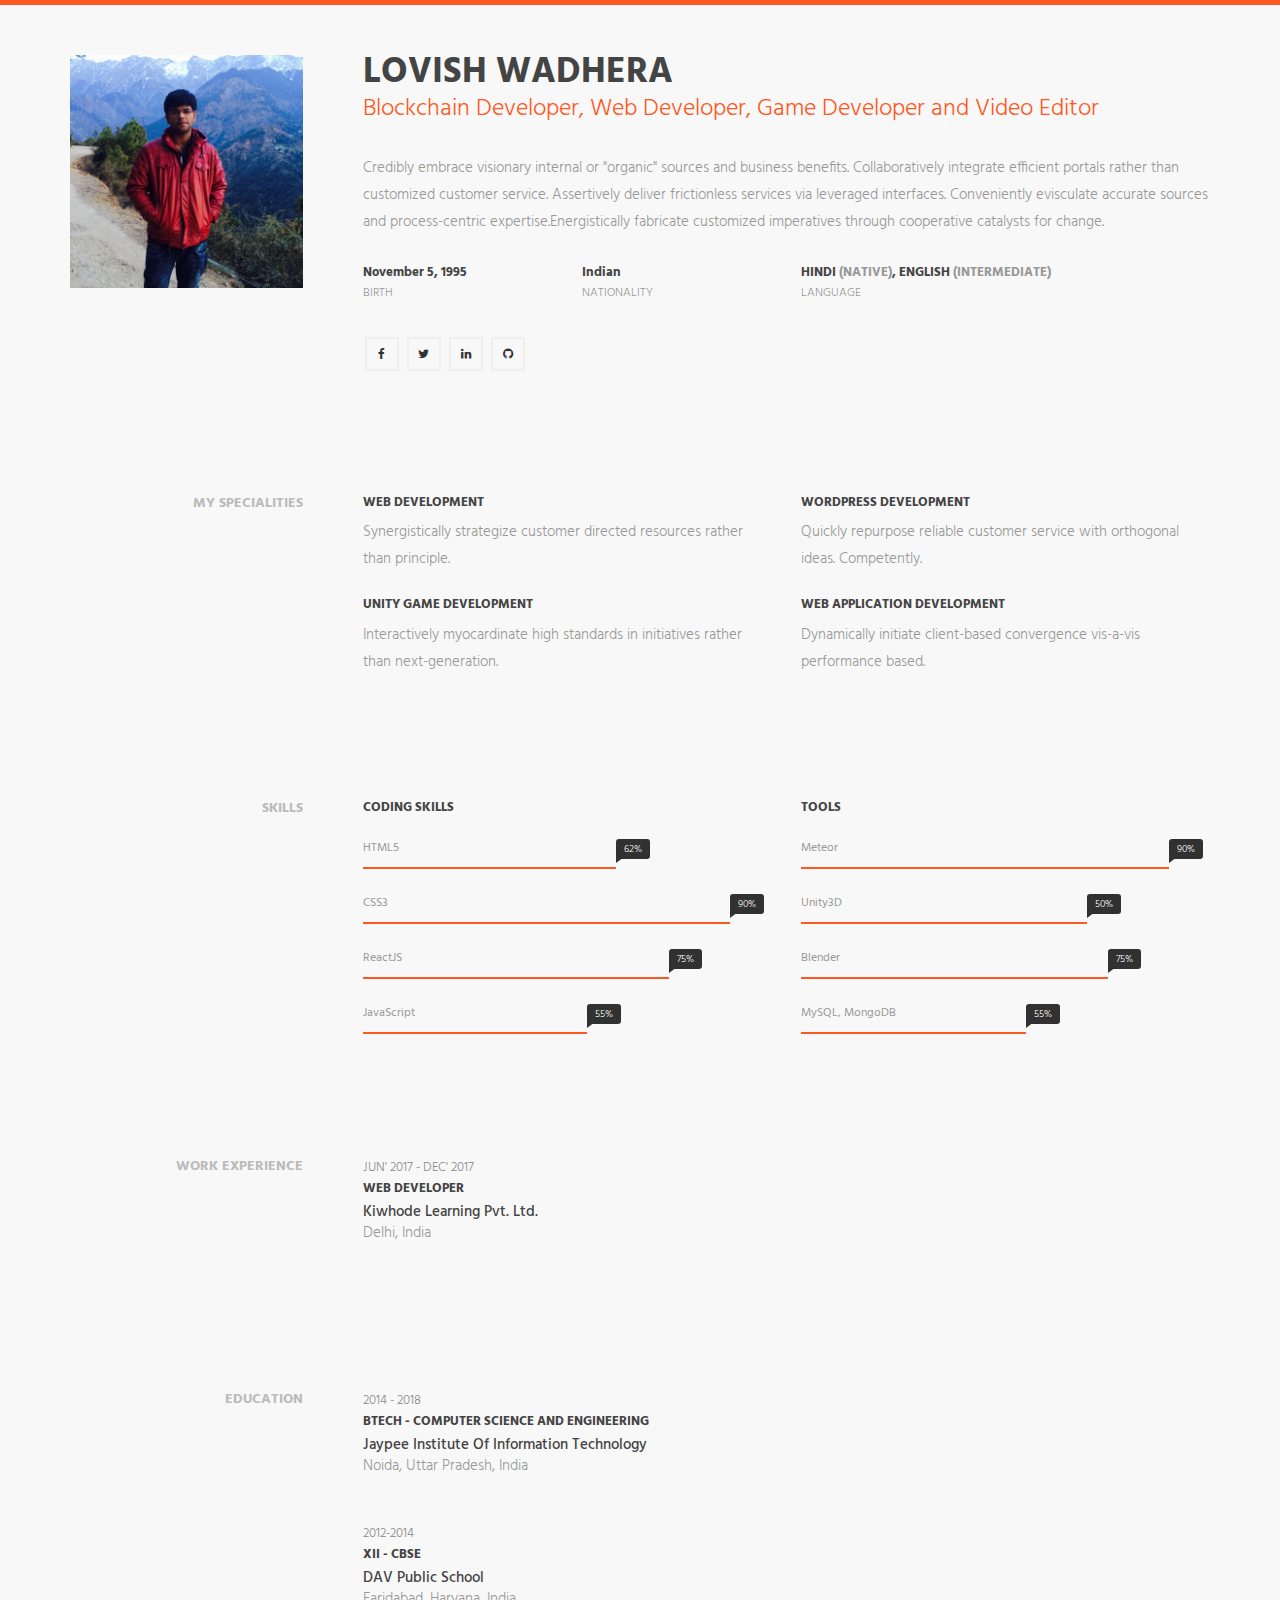
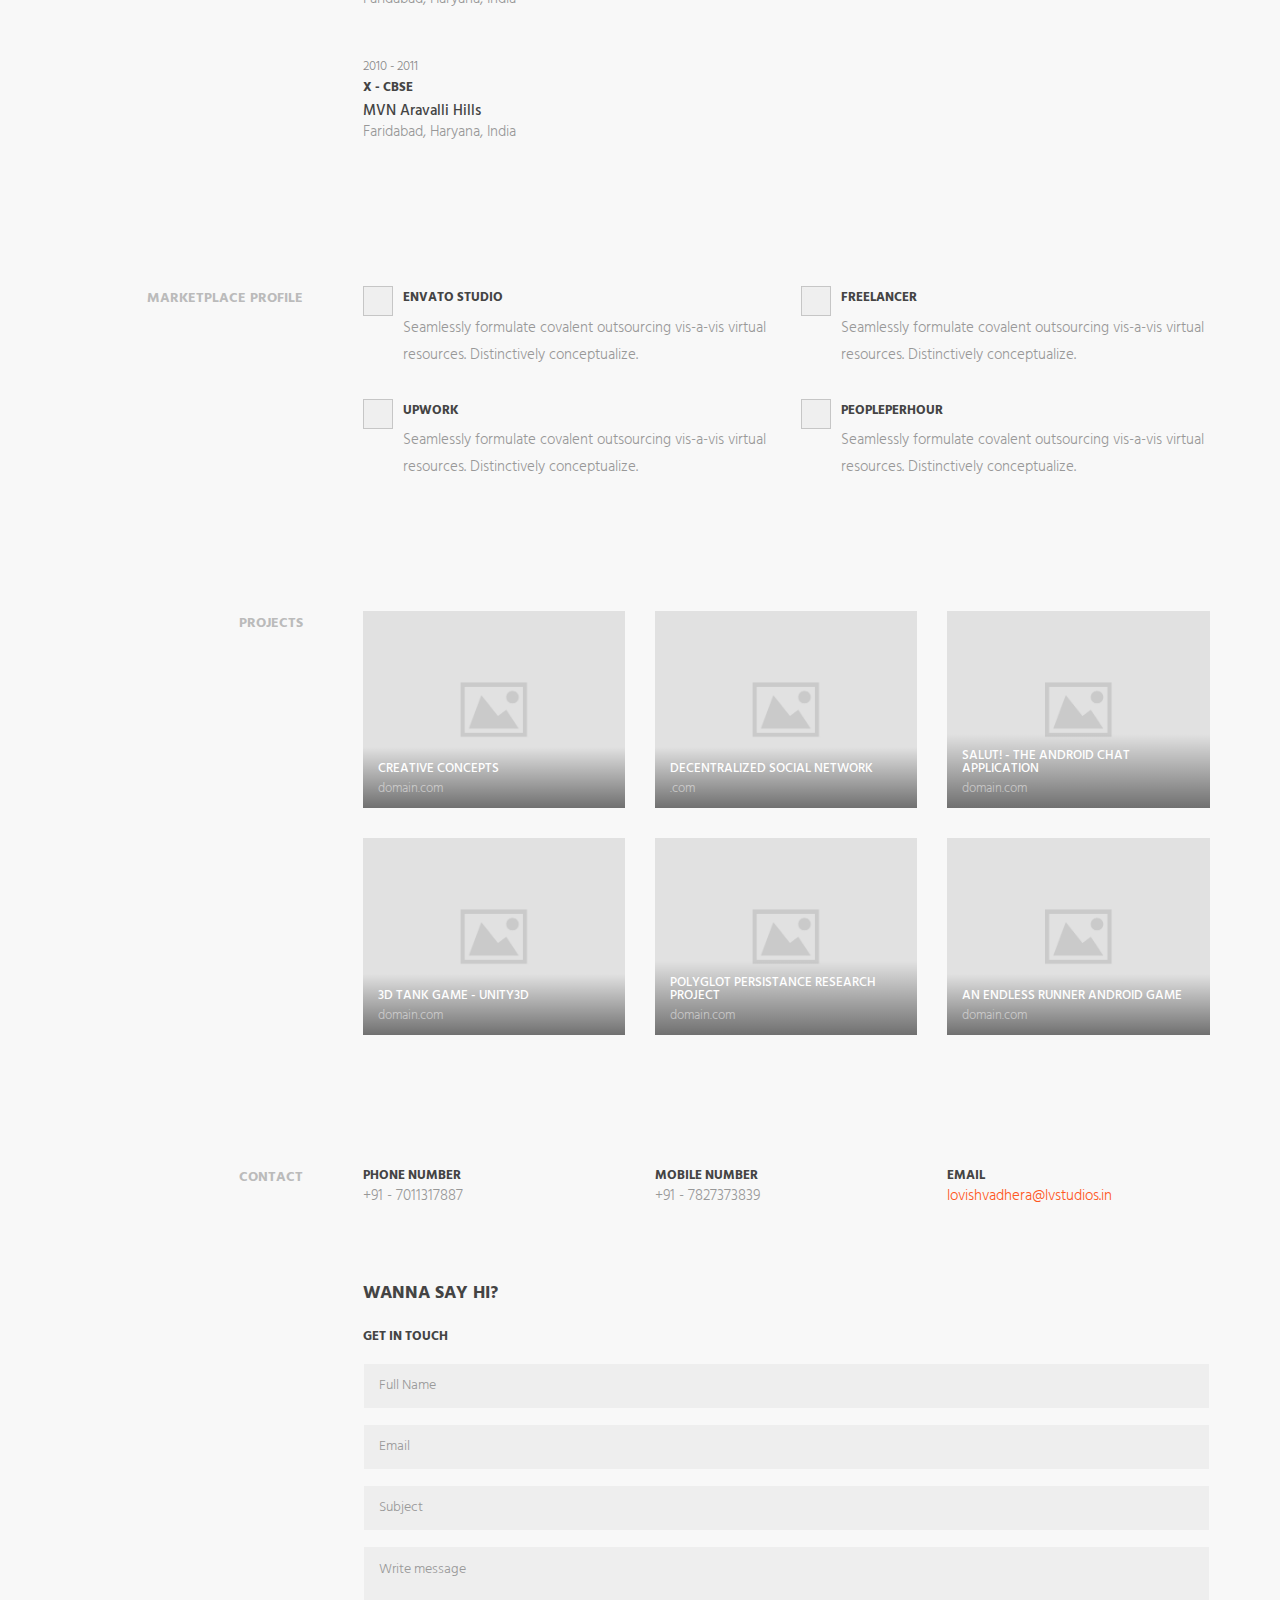
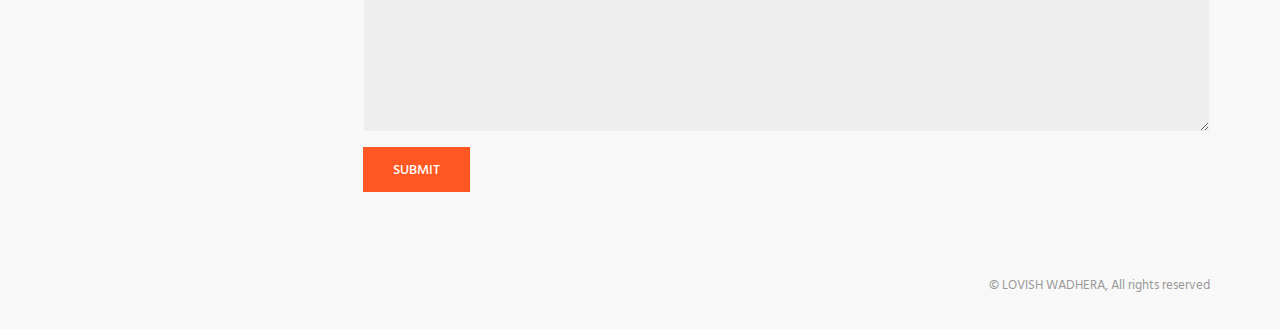
==== index.html @ dcd2bda4 "added files" ====
<!DOCTYPE html>
<html>
<head>
    <meta charset="utf-8">
    <meta http-equiv="X-UA-Compatible" content="IE=edge">
    <meta name="viewport" content="width=device-width, initial-scale=1">
    <!-- The above 3 meta tags *must* come first in the head; any other head content must come *after* these tags -->
    <title>Lovish Wadhera</title>

    <!-- favicon -->
    <link href="favicon.png" rel=icon>

    <!-- web-fonts -->
    <link href="https://fonts.googleapis.com/css?family=Hind:300,400,500,600,700" rel="stylesheet">

    <!-- font-awesome -->
    <link href="css/font-awesome.min.css" rel="stylesheet">

    <!-- Bootstrap -->
    <link href="css/bootstrap.min.css" rel="stylesheet">

    <!-- owl carousal -->
    <link href="css/owl.carousel.css" rel="stylesheet">

    <!-- Style CSS -->
    <link href="css/style.css" rel="stylesheet">

    <!-- HTML5 shim and Respond.js for IE8 support of HTML5 elements and media queries -->
    <!-- WARNING: Respond.js doesn't work if you view the page via file:// -->
    <!--[if lt IE 9]>
    <script src="https://oss.maxcdn.com/html5shiv/3.7.2/html5shiv.min.js"></script>
    <script src="https://oss.maxcdn.com/respond/1.4.2/respond.min.js"></script>
    <![endif]-->
</head>
<body>
<div id="main-wrapper">
<!-- Page Preloader -->
<div id="preloader">
    <div id="status">
        <div class="status-mes"></div>
    </div>
</div>

<header class="header">
    <div class="container">
        <div class="row">
            <div class="col-md-3">
                <div class="profile-img">
                    <img src="img/img-profile.jpg" class="img-responsive" alt=""/>
                </div>
                <!-- Profile Image -->
            </div>
            <div class="col-md-9">
                <div class="name-wrapper">
                    <h1 class="name">LOVISH WADHERA</h1>
                    <span>Blockchain Developer, Web Developer, Game Developer and Video Editor</span>
                </div>
                <p>
                    Credibly embrace visionary internal or "organic" sources and business benefits. Collaboratively
                    integrate efficient portals rather than customized customer service. Assertively deliver
                    frictionless services via leveraged interfaces. Conveniently evisculate accurate sources and
                    process-centric expertise.Energistically fabricate customized imperatives through cooperative
                    catalysts for change.
                </p>


                <div class="row">
                    <div class="col-md-3">
                        <div class="personal-details">
                            <strong>November 5, 1995</strong>
                            <small>BIRTH</small>
                        </div>
                    </div>
                    <div class="col-md-3">
                        <div class="personal-details">
                            <strong>Indian</strong>
                            <small>NATIONALITY</small>
                        </div>
                    </div>
                    <div class="col-md-6">
                        <div class="personal-details">
                            <strong>HINDI <span>(NATIVE)</span>, ENGLISH <span>(INTERMEDIATE)</span></strong>
                            <small>LANGUAGE</small>
                        </div>
                    </div>
                </div>

                <ul class="social-icon">
                    <li><a href="#"><i class="fa fa-facebook" aria-hidden="true"></i></a></li>
                    <li><a href="#"><i class="fa fa-twitter" aria-hidden="true"></i></a></li>
                    <li><a href="#"><i class="fa fa-linkedin" aria-hidden="true"></i></a></li>
                    <li><a href="https://www.github.com/lovishvadh"><i class="fa fa-github" aria-hidden="true"></i></a></li>
                </ul>
            </div>
        </div>
    </div>
</header>
<!-- .header-->
<!--
<section class="section-wrapper">
    <div class="container">
        <div class="row">
            <div class="col-md-3">
                <div class="section-title">
                    <h2>My Activity</h2>
                </div>
            </div>
            <div class="col-md-9">
                <div class="row">
                    <div class="col-sm-3">
                        <div class="item-stats">
                            <div class="item-stats-value">100%</div>
                            <div class="item-stats-name">Jobs Success</div>
                        </div>
                    </div>
                    <div class="col-sm-3">
                        <div class="item-stats">
                            <div class="item-stats-value">96%</div>
                            <div class="item-stats-name">On Budget</div>
                        </div>
                    </div>
                    <div class="col-sm-3">
                        <div class="item-stats">
                            <div class="item-stats-value">99%</div>
                            <div class="item-stats-name">On Time</div>
                        </div>
                    </div>
                    <div class="col-sm-3">
                        <div class="item-stats">
                            <div class="item-stats-value">89%</div>
                            <div class="item-stats-name">Repeat Hire Rate</div>
                        </div>
                    </div>
                </div>
            </div>
        </div>
    </div>
</section> -->
<!-- .activity-wrapper -->
<!--
<section class="work-history-wrapper section-wrapper">
    <div class="container">
        <div class="row">
            <div class="col-md-3">
                <div class="section-title">
                    <h2>Work History</h2>
                </div>
            </div>
            <div class="col-md-9">
                <div class="row">
                    <div class="col-sm-3">
                        <div class="item-stats">
                            <div class="item-stats-value">15096</div>
                            <div class="item-stats-name">hours worked</div>
                        </div>
                    </div>
                    <div class="col-sm-3">
                        <div class="item-stats">
                            <div class="item-stats-value">687</div>
                            <div class="item-stats-name">Work Done</div>
                        </div>
                    </div>
                    <div class="col-sm-3">
                        <div class="item-stats">
                            <div class="item-stats-value">30</div>
                            <div class="item-stats-name">Hours weekly Available</div>
                        </div>
                    </div>
                    <div class="col-sm-3">
                        <div class="item-stats">
                            <div class="item-stats-value">24</div>
                            <div class="item-stats-name">Hour Response Time</div>
                        </div>
                    </div>
                </div>
            </div>
        </div>
    </div>
</section>
<!-- .work-history-wrapper -->
<section class="expertise-wrapper section-wrapper">
    <div class="container">
        <div class="row">
            <div class="col-md-3">
                <div class="section-title">
                    <h2>My Specialities</h2>
                </div>
            </div>

            <div class="col-md-9">
                <div class="row">
                    <div class="col-md-6">
                        <div class="expertise-item">
                            <h3>Web Development</h3>

                            <p>
                                Synergistically strategize customer directed resources rather than principle.
                            </p>
                        </div>
                    </div>
                    <div class="col-md-6">
                        <div class="expertise-item">
                            <h3>Wordpress Development </h3>

                            <p>
                                Quickly repurpose reliable customer service with orthogonal ideas. Competently.
                            </p>
                        </div>
                    </div>
                </div>
                <div class="row">
                    <div class="col-md-6">
                        <div class="expertise-item">
                            <h3>Unity Game Development</h3>

                            <p>
                                Interactively myocardinate high standards in initiatives rather than next-generation.
                            </p>
                        </div>
                    </div>

                    <div class="col-md-6">
                        <div class="expertise-item">
                            <h3>Web Application Development</h3>

                            <p>
                                Dynamically initiate client-based convergence vis-a-vis performance based. </p>
                        </div>
                    </div>

                </div>
            </div>
        </div>
        <!-- .row -->


    </div>
</section>
<!-- .expertise-wrapper -->

<section class="section-wrapper skills-wrapper">
    <div class="container">
        <div class="row">
            <div class="col-md-3">
                <div class="section-title">
                    <h2>Skills</h2>
                </div>
            </div>

            <div class="col-md-9">
                <div class="row">
                    <div class="col-md-6">
                        <div class="progress-wrapper">

                            <h3>CODING SKILLS</h3>

                            <div class="progress-item">
                                <span class="progress-title">HTML5</span>

                                <div class="progress">
                                    <div class="progress-bar" role="progressbar" aria-valuenow="62" aria-valuemin="0"
                                         aria-valuemax="100" style="width: 62%"><span
                                            class="progress-percent"> 62%</span>
                                    </div>
                                </div>
                                <!-- .progress -->
                            </div>
                            <!-- .skill-progress -->

                            <div class="progress-item">
                                <span class="progress-title">CSS3</span>

                                <div class="progress">
                                    <div class="progress-bar" role="progressbar" aria-valuenow="90" aria-valuemin="0"
                                         aria-valuemax="100" style="width: 90%"><span
                                            class="progress-percent"> 90%</span>
                                    </div>
                                </div>
                                <!-- /.progress -->
                            </div>
                            <!-- /.skill-progress -->

                            <div class="progress-item">
                                <span class="progress-title">ReactJS</span>

                                <div class="progress">
                                    <div class="progress-bar" role="progressbar" aria-valuenow="75" aria-valuemin="0"
                                         aria-valuemax="100" style="width: 75%;"><span
                                            class="progress-percent"> 75%</span>
                                    </div>
                                </div>
                                <!-- /.progress -->
                            </div>
                            <!-- /.skill-progress -->

                            <div class="progress-item">
                                <span class="progress-title">JavaScript</span>

                                <div class="progress">
                                    <div class="progress-bar" role="progressbar" aria-valuenow="55" aria-valuemin="0"
                                         aria-valuemax="100" style="width: 55%;"><span
                                            class="progress-percent"> 55%</span>
                                    </div>
                                </div>
                                <!-- /.progress -->
                            </div>
                            <!-- /.skill-progress -->


                        </div>
                        <!-- /.progress-wrapper -->
                    </div>
                    <div class="col-md-6">
                        <div class="progress-wrapper">
                            <h3>TOOLS</h3>

                            <div class="progress-item">
                                <span class="progress-title">Meteor</span>

                                <div class="progress">
                                    <div class="progress-bar" role="progressbar" aria-valuenow="62" aria-valuemin="0"
                                         aria-valuemax="100" style="width: 90%"><span
                                            class="progress-percent"> 90%</span>
                                    </div>
                                </div>
                                <!-- .progress -->
                            </div>
                            <!-- .skill-progress -->

                            <div class="progress-item">
                                <span class="progress-title">Unity3D</span>

                                <div class="progress">
                                    <div class="progress-bar" role="progressbar" aria-valuenow="90" aria-valuemin="0"
                                         aria-valuemax="100" style="width: 70%"><span
                                            class="progress-percent"> 50%</span>
                                    </div>
                                </div>
                                <!-- /.progress -->
                            </div>
                            <!-- /.skill-progress -->

                            <div class="progress-item">
                                <span class="progress-title">Blender</span>

                                <div class="progress">
                                    <div class="progress-bar" role="progressbar" aria-valuenow="75" aria-valuemin="0"
                                         aria-valuemax="100" style="width: 75%;"><span
                                            class="progress-percent"> 75%</span>
                                    </div>
                                </div>
                                <!-- /.progress -->
                            </div>
                            <!-- /.skill-progress -->

                            <div class="progress-item">
                                <span class="progress-title">MySQL, MongoDB</span>

                                <div class="progress">
                                    <div class="progress-bar" role="progressbar" aria-valuenow="55" aria-valuemin="0"
                                         aria-valuemax="100" style="width: 55%;"><span
                                            class="progress-percent"> 55%</span>
                                    </div>
                                </div>
                                <!-- /.progress -->
                            </div>
                            <!-- /.skill-progress -->

                        </div>
                        <!-- /.progress-wrapper -->
                    </div>
                </div>
                <!--.row -->
            </div>
        </div>

    </div>
    <!-- .container-fluid -->
</section>
<!-- .skills-wrapper -->

<section class="section-wrapper section-experience">
    <div class="container">
        <div class="row">
            <div class="col-md-3">
                <div class="section-title"><h2>Work Experience</h2></div>
            </div>
            <div class="col-md-9">
                <div class="row">
                    <div class="col-md-12">
                        <div class="content-item">
                            <small>JUN' 2017 - DEC' 2017</small>
                            <h3>Web Developer</h3>
                            <h4>Kiwhode Learning Pvt. Ltd.</h4>

                            <p>Delhi, India</p>
                        </div>
                        <!-- .experience-item -->
                    </div>
                </div>
            
            </div>
            <!--.row-->
        </div>
    </div>
    <!-- .container -->
</section>
<!-- .section-experience -->

<section class="section-education section-wrapper">
    <div class="container">
        <div class="row">
            <div class="col-md-3">
                <div class="section-title"><h2>Education</h2></div>
            </div>

            <div class="col-md-9">
                <div class="row">
                    <div class="col-md-12">
                        <div class="content-item">
                            <small>2014 - 2018</small>
                            <h3>BTech - Computer Science and Engineering</h3>
                            <h4>Jaypee Institute Of Information Technology</h4>

                            <p>Noida, Uttar Pradesh, India</p>
                        </div>
                        <!-- .experience-item -->
                        <div class="content-item">
                            <small>2012-2014</small>
                            <h3>XII - CBSE</h3>
                            <h4>DAV Public School</h4>

                            <p>Faridabad, Haryana, India</p>
                        </div>
                        <!-- .experience-item -->
                        <div class="content-item">
                            <small>2010 - 2011</small>
                            <h3>X - CBSE</h3>
                            <h4>MVN Aravalli Hills</h4>

                            <p>Faridabad, Haryana, India</p>
                        </div>
                        <!-- .experience-item -->
                    </div>
                </div>
                <!--.row-->
            </div>

        </div>
        <!--.row-->
    </div>
    <!-- .container -->
</section>
<!-- .section-education -->

<section class="section-profile section-wrapper">
    <div class="container">
        <div class="row">
            <div class="col-md-3">
                <div class="section-title"><h2>Marketplace Profile</h2></div>
            </div>

            <div class="col-md-9">
                <div class="row">
                    <div class="col-md-6">
                        <div class="profile-item">
                            <div class="media">
                                <div class="media-left">
                                    <a href="#">
                                        <img class="media-object" src="img/m-logo-studio.png" alt="...">
                                    </a>
                                </div>
                                <div class="media-body">
                                    <h3 class="media-heading"><a href="#">ENVATO STUDIO</a></h3>
                                    Seamlessly formulate covalent outsourcing vis-a-vis virtual resources. Distinctively conceptualize.
                                </div>
                            </div>
                        </div>
                    </div>
                    <div class="col-md-6">
                        <div class="profile-item">
                            <div class="media">
                                <div class="media-left">
                                    <a href="#">
                                        <img class="media-object" src="img/m-logo-freelancer.png" alt="...">
                                    </a>
                                </div>
                                <div class="media-body">
                                    <h3 class="media-heading"><a href="#">FREELANCER</a></h3>
                                    Seamlessly formulate covalent outsourcing vis-a-vis virtual resources. Distinctively conceptualize.
                                </div>
                            </div>
                        </div>
                    </div>
                    <div class="col-md-6">
                        <div class="profile-item">
                            <div class="media">
                                <div class="media-left">
                                    <a href="#">
                                        <img class="media-object" src="img/m-logo-upwork.png" alt="...">
                                    </a>
                                </div>
                                <div class="media-body">
                                    <h3 class="media-heading"><a href="#">UPWORK</a></h3>
                                    Seamlessly formulate covalent outsourcing vis-a-vis virtual resources. Distinctively conceptualize.
                                </div>
                            </div>
                        </div>
                    </div>
                    <div class="col-md-6">
                        <div class="profile-item">
                            <div class="media">
                                <div class="media-left">
                                    <a href="#">
                                        <img class="media-object" src="img/m-logo-peopleperhour.png" alt="...">
                                    </a>
                                </div>
                                <div class="media-body">
                                    <h3 class="media-heading"><a href="#">PEOPLEPERHOUR</a></h3>
                                    Seamlessly formulate covalent outsourcing vis-a-vis virtual resources. Distinctively conceptualize.
                                </div>
                            </div>
                        </div>
                    </div>
                </div>
                <!--.row-->
            </div>

        </div>
        <!--.row-->
    </div>
    <!-- .container -->
</section>
<!-- .section-profile -->

<section class="section-wrapper portfolio-section">
    <div class="container">
        <div class="row">
            <div class="col-md-3">
                <div class="section-title">
                    <h2>Projects</h2>
                </div>
            </div>

            <div class="col-md-9">
                <div class="row">
                    <div class="col-md-4 col-sm-6">
                        <a class="portfolio-item" href="#">
                            <div class="portfolio-thumb">
                                <img src="img/portfolio-1.jpg" alt="">
                            </div>

                            <div class="portfolio-info">
                                <h3>Creative concepts</h3>
                                <small>domain.com</small>
                            </div>
                            <!-- portfolio-info -->
                        </a>
                        <!-- .portfolio-item -->
                    </div>
                    <div class="col-md-4 col-sm-6">
                        <a class="portfolio-item" href="#">
                            <div class="portfolio-thumb">
                                <img src="img/portfolio-2.jpg" alt="">
                            </div>

                            <div class="portfolio-info">
                                <h3>Decentralized Social Network</h3>
                                <small>.com</small>
                            </div>
                            <!-- portfolio-info -->
                        </a>
                        <!-- .portfolio-item -->
                    </div>
                    <div class="col-md-4 col-sm-6">
                        <a class="portfolio-item" href="#">
                            <div class="portfolio-thumb">
                                <img src="img/portfolio-3.jpg" alt="">
                            </div>

                            <div class="portfolio-info">
                                <h3>Salut! -  The Android Chat Application</h3>
                                <small>domain.com</small>
                            </div>
                            <!-- portfolio-info -->
                        </a>
                        <!-- .portfolio-item -->
                    </div>
                    <div class="col-md-4 col-sm-6">
                        <a class="portfolio-item" href="#">
                            <div class="portfolio-thumb">
                                <img src="img/portfolio-4.jpg" alt="">
                            </div>

                            <div class="portfolio-info">
                                <h3>3d Tank Game - Unity3D</h3>
                                <small>domain.com</small>
                            </div>
                            <!-- portfolio-info -->
                        </a>
                        <!-- .portfolio-item -->
                    </div>
                    <div class="col-md-4 col-sm-6">
                        <a class="portfolio-item" href="#">
                            <div class="portfolio-thumb">
                                <img src="img/portfolio-5.jpg" alt="">
                            </div>

                            <div class="portfolio-info">
                                <h3>Polyglot Persistance research project</h3>
                                <small>domain.com</small>
                            </div>
                            <!-- portfolio-info -->
                        </a>
                        <!-- .portfolio-item -->
                    </div>
                    <div class="col-md-4 col-sm-6">
                        <a class="portfolio-item" href="#">
                            <div class="portfolio-thumb">
                                <img src="img/portfolio-6.jpg" alt="">
                            </div>

                            <div class="portfolio-info">
                                <h3>An Endless Runner Android Game</h3>
                                <small>domain.com</small>
                            </div>
                            <!-- portfolio-info -->
                        </a>
                        <!-- .portfolio-item -->
                    </div>
                </div>
            </div>
        </div>
        <!-- /.row -->
    </div>
</section>
<!-- .portfolio -->

<section class="section-contact section-wrapper">
    <div class="container">
        <div class="row">
            <div class="col-md-3">
                <div class="section-title">
                    <h2>Contact</h2>
                </div>
            </div>

            <div class="col-md-9">
                <div class="row">
                    <div class="col-md-4">
                        <address>
                            <strong>Phone Number</strong><br>
                        +91 - 7011317887
                        </address>
                    </div>
                    <div class="col-md-4">
                        <address>
                            <strong>Mobile Number</strong><br>
                            +91 - 7827373839
                        </address>
                    </div>
                    <div class="col-md-4">
                        <address>
                            <strong>Email</strong><br>
                            <a href="mailto:lovishvadhera@lvstudios.in">lovishvadhera@lvstudios.in</a>
                        </address>
                    </div>

                </div>
                <!--.row-->

                <div class="feedback-form">
                    <h2>WANNA SAY HI?</h2>
                    <h3>GET IN TOUCH</h3>

                    <form id="contactForm" action="sendemail.php" method="POST">
                        <div class="form-group">
                            <input type="text" name="name" required="" class="form-control" id="InputName"
                                   placeholder="Full Name">
                        </div>
                        <div class="form-group">
                            <input type="email" name="email" required="" class="form-control" id="InputEmail"
                                   placeholder="Email">
                        </div>
                        <div class="form-group">
                            <input type="text" name="subject" class="form-control" id="InputSubject"
                                   placeholder="Subject">
                        </div>
                        <div class="form-group">
                            <textarea class="form-control" rows="4" required="" name="message" id="message-text"
                                      placeholder="Write message"></textarea>
                        </div>

                        <button type="submit" class="btn btn-primary">Submit</button>
                    </form>
                </div>
                <!-- .feedback-form -->

            </div>
        </div>
        <!--.row-->

    </div>
    <!--.container-fluid-->
</section>
<!--.section-contact-->

<footer class="footer">
    <div class="copyright-section">
        <div class="container">
            <div class="row">
                <div class="col-md-12">
                    <div class="copytext">&copy; LOVISH WADHERA, All rights reserved</div>
                </div>
            </div>
            <!--.row-->
        </div>
        <!-- .container-fluid -->
    </div>
    <!-- .copyright-section -->
</footer>
<!-- .footer -->

</div>
<!-- #main-wrapper -->

<!-- jquery -->
<script src="js/jquery-2.1.4.min.js"></script>
<!-- Bootstrap -->
<script src="js/bootstrap.min.js"></script>
<!--owl carousal-->
<script src="js/owl.carousel.min.js"></script>
<!--theme script-->
<script src="js/scripts.js"></script>
</body>
</html>
---- css/style.css ----
/*
Template Name: My Profile
Description: HTML5 / CSS3 One Page
Version: 1.0
Author: themehippo.com
*/

/*------------------------------------------------------------------
# [Color codes]

# Body  (text): #3a4750
# Heading Color #444444
# Theme Color (link color) #ff5722
# Mid grey (sub header) #f4f4f4
# -------------------------------------------------------------------*/

/* ---------------------------------

[Table of contents]

1. Body
2. header / .header
3. My Activity / .item-stats
4. Work History / .work-history-wrapper
5. My Specialities / .expertise-wrapper
6. Skills / .skills-wrapper
7. Work Experiance / .section-experience
8. Education / .section-education
9. Marketplace Profile / .section-profile
10. Portfolio / .portfolio-section
11. Recent Reviews / .review-section
12. Contact / .section-contact
13. footer 

------------------------------------*/


body {
    font-family : 'Hind', sans-serif;
    font-size   : 15px;
    line-height : 1.8em;
    color       : #989898;
    font-weight : 300;
    background  : #f8f8f8;
    }

/* --------------------------------------
 * Global Typography
 *------------------------------------------*/

h1, h2, h3, h4, h5, h6 {
    margin : 0 0 15px;
    color  : #444444;
    }

h1 {
    font-size   : 36px;
    line-height : 1.8em;
    font-weight : 700;
    }

h2 {
    font-size   : 18px;
    line-height : 1.8em;
    font-weight : 700;
    }

h3 {
    font-size   : 13px;
    line-height : 1.8em;
    font-weight : 700;
    }

h4 {
    font-size   : 15px;
    line-height : 1.8em;
    font-weight : 500;
    }

h5 {
    font-size   : 15px;
    line-height : 1.5em;
    font-weight : 500;
    }

h6 {
    font-size   : 15px;
    line-height : 1.5em;
    }

/* --------------------------------------
 * LINK STYLE
 *------------------------------------------*/
a {
    color              : #ff5722;
    text-decoration    : none;
    -webkit-transition : all 0.3s ease 0s;
    -moz-transition    : all 0.3s ease 0s;
    -o-transition      : all 0.3s ease 0s;
    transition         : all 0.3s ease 0s;
    }

a,
a:active,
a:focus,
a:active {
    text-decoration : none;
    outline         : none
    }

a:hover,
a:focus {
    text-decoration : none;
    color           : #ff5722;
    }

p {
    margin-bottom : 20px;
    }

strong {
    color : #444444;
    }

ul {
    margin     : 0;
    padding    : 0;
    list-style : none;
    }

/*------------------
 * Button Style
 *------------------*/
.btn {
    padding        : 14px 30px 11px;
    margin-bottom  : 0;
    font-size      : 14px;
    font-weight    : 500;
    border-radius  : 0;
    border         : 0;
    text-transform : uppercase;
    transition     : all .3s;
    }

.btn-lg {
    font-weight : 700;
    font-size   : 24px;
    padding     : 15px 30px;
    }

/*btn-primary*/
.btn-primary {
    background-color : #ff5722;
    }

.btn-primary:hover,
.btn-primary:focus,
.btn-primary:active:focus {
    background : #de4718;
    }

/*btn-default*/
.btn-default {
    color            : #2a54f5;
    background-color : transparent;
    border           : 2px solid #2a54f5;
    }

.btn-default:hover,
.btn-default:focus,
.btn-default:active:focus {
    background   : #2a54f5;
    color        : #ffffff;
    border-color : #2a54f5;
    }

button:focus,
.btn:focus,
.btn:active:focus {
    outline : none;
    }

/* --------------------
 *  main Wrapper
 * -------------------*/
#main-wrapper {
    overflow : hidden;
    }

/*-------------------
 * Section Wrapper
 *-------------------*/
.section-wrapper {
    padding : 50px 0;
    }

@media (max-width : 768px) {
    .section-wrapper {
        padding : 20px 0;
        }
    }

@media (max-width : 600px){
    .section-wrapper {
        padding : 20px;
        }
    }

/*---------------------------
 * Section Title
 *---------------------------*/
.section-title {
    margin-right : 30px;
    text-align   : right;
    }

.section-title h2 {
    font-size      : 14px;
    margin-bottom  : 5px;
    color          : #bbbbbb;
    text-transform : uppercase;
    }

@media (max-width: 768px) {
    .section-title{
        text-align: left;
        }
    .section-title h2{
        font-size: 18px;
        margin-bottom: 20px;
        }
    }

/*-----------------------------
 * NAVIGATION & HEADER STYLE
 *-----------------------------*/

.header {
    padding    : 50px 0;
    margin     : 0;
    position   : relative;
    border-top : 5px solid #ff5722;
    }

.header .profile-img {
    margin-right : 30px;
    }

.header .name-wrapper {
    margin-bottom : 30px;
    }

.header .name-wrapper h1 {
    text-transform : uppercase;
    line-height    : 1;
    margin         : 0 0 5px;
    }

.header .name-wrapper span {
    font-size : 24px;
    color     : #ff5722;
    }

.header .personal-details {
    margin : 10px 0;
    }

.header .personal-details strong {
    font-size   : 13px;
    color       : #444444;
    display     : block;
    line-height : 1;
    }

.header .personal-details small {
    font-size : 12px;
    }

.header .personal-details span {
    color : #989898;
    }

@media (max-width : 768px) {
    .header {
        padding    : 20px 0;
        }

    .header .profile-img {
        margin: 0 0 30px;
        }
    }

@media (max-width : 600px){
    .header{
        padding: 20px;
        }
    }


    /*-------------------
     * Social Icon
     *-------------------*/

.social-icon {
    margin  : 20px 0;
    padding : 0;
    display : block;
    }

.social-icon li {
    display : inline-block;
    margin  : 0 2px;
    }

.social-icon li a {
    display       : block;
    font-size     : 12px;
    color         : #333333;
    width         : 34px;
    height        : 34px;
    line-height   : 33px;
    text-align    : center;
    border-radius : 2px;
    border        : 2px solid #eeeeee;
    }

.social-icon li a:hover {
    border-color : #cccccc;
    }


/*-------------------
 * Expertise
 *-------------------*/
.item-stats .item-stats-value{
    font-size: 18px;
    color: #444;
    font-weight: 500;
    }

.item-stats .item-stats-name{
    font-size: 12px;
    text-transform: uppercase;
    line-height: 1;
    }


@media (max-width: 768px) {
    .item-stats{
        margin-bottom: 30px;
        }
    }

/*-------------------
 * Expertise
 *-------------------*/
.expertise-item {
    margin-bottom : 20px;
    }

.expertise-item h3 {
    text-transform : uppercase;
    margin-bottom  : 5px;
    }

/*-------------------
 * Skills Progressbar
 *-------------------*/

.progress-item {
    position : relative;
    }

.progress-item .progress-title {
    font-size     : 12px;
    font-weight   : 400;
    display       : inline-block;
    margin-bottom : 5px;
    }

.progress-item .progress {
    height        : 2px;
    box-shadow    : none;
    border-radius : 0;
    background    : transparent;
    }

.progress-item .progress-bar {
    background-color : #ff5722;
    box-shadow       : none;
    text-align       : right;
    }

.progress-item .progress-percent {
    font-size        : 10px;
    background-color : #313131;
    position         : absolute;
    top              : 5px;
    padding          : 0 8px;
    border-radius    : 3px;
    }

.progress-item .progress-percent::before {
    content      : "";
    position     : absolute;
    left         : 0;
    bottom       : -4px;
    border-top   : 6px solid #313131;
    border-right : 8px solid transparent;
    }


@media (max-width: 768px) {
    .progress-wrapper{
        margin-bottom: 50px;
        }
    }

/*-------------------
 * Portfolio
 *-------------------*/

.portfolio-item {
    position      : relative;
    display       : block;
    margin-bottom : 30px;
    }

.portfolio-item .portfolio-thumb img {
    height    : auto;
    display   : block;
    max-width : 100%;
    }

.portfolio-item .portfolio-info {
    position   : absolute;
    padding    : 15px 15px 5px;
    bottom     : 0;
    width      : 100%;
    z-index    : 1;
    background : -webkit-linear-gradient(
            top,
            transparent 0%,
            rgba(0, 0, 0, 0.5) 100%
    );
    }

.portfolio-item::after {
    content    : "";
    position   : absolute;
    bottom     : 0;
    top        : 100%;
    left       : 0;
    right      : 0;
    background : -webkit-linear-gradient(
            top,
            transparent 0%,
            #000 100%
    );
    transition : all .2s linear;
    }

.portfolio-item:hover::after {
    top : 0;
    }

.portfolio-item .portfolio-info h3 {
    margin         : 0;
    line-height    : 1;
    color          : #ffffff;
    font-weight    : 500;
    text-transform : uppercase;
    }

.portfolio-item .portfolio-info small {
    color : rgba(255, 255, 255, .5);
    }


/*-----------------
 * Review
 *-----------------*/

#review .owl-wrapper .owl-item{
    padding-right: 20px;
    }
#review .media-left{
    padding-right: 15px;
    }
#review .media-left img{
    width: 50px;
    border-radius: 3px;
    }

#review .user-name{
    color: #444;
    font-weight: 500;
    }

#review .review-text{
    margin: 10px 0;
    }

/* rating */

#review .rating{
    display: -webkit-inline-box;
    display: -webkit-inline-flex;
    display: -ms-inline-flexbox;
    display: inline-flex;
    -webkit-box-align: center;
    -webkit-align-items: center;
    -ms-flex-align: center;
    align-items: center;
    }

#review .rating::after{
    content: attr(data-star_rating);
    padding: 3px 5px 0;
    color: #444;
    font-size: 16px;
    font-weight: 500;
    line-height: 21px;
    border-radius: 2px;
    margin-left: 5px;
    }

#review .rating-total{
    display: -webkit-inline-box;
    display: -webkit-inline-flex;
    display: -ms-inline-flexbox;
    display: inline-flex;
    position: relative;
    -webkit-box-align: center;
    -webkit-align-items: center;
    -ms-flex-align: center;
    align-items: center;
    -webkit-box-pack: justify;
    -webkit-justify-content: space-between;
    -ms-flex-pack: justify;
    justify-content: space-between;
    width: 80px;
    height: 16px;
    margin-top: -2px;
    }

#review .rating-progress{
    position: absolute;
    top: 0;
    right: 0;
    bottom: 0;
    left: 0;
    }

#review .rating-progress::after,
#review .rating-progress::before{
    display: block;
    position: absolute;
    top: 0;
    right: 0;
    bottom: 0;
    left: 0;
    background-size: 80px 16px;
    background-repeat: no-repeat;
    content: "";
    }

#review .rating-progress::before{
    background-image: url("../img/rating-background.svg");
    }

#review .rating-progress::after{
    background-image: url("../img/rating-foreground.svg");
    }

#review .rating-progress.rate-0::after{
    width: 0;
    }

/* Rating Percent */

#review .rating-progress.rate-1::after{
    width: 20%;
    }

#review .rating-progress.rate-2::after{
    width: 40%;
    }

#review .rating-progress.rate-3::after{
    width: 60%;
    }

#review .rating-progress.rate-4::after{
    width: 80%;
    }

#review .rating-progress.rate-5::after{
    width: 100%;
    }


/* Pagination */

.owl-controls .owl-page{
    display: inline-block;
    }

.owl-controls .owl-page span{
    width: 4px;
    height: 4px;
    background: #000;
    margin-right: 10px;
    display: block;
    border-radius: 100%;
    opacity: .3;
    }

.owl-controls .owl-page.active span{
    opacity: 1;
    box-shadow: 0 0 0 1px #000;
    }


/*-------------------
 * Market Place Profile
 *-------------------*/
.profile-item{
    margin-bottom: 30px;
    }

.profile-item .media-object{
    width: 30px;
    }

.profile-item  a{
    color: #444;
    }

.profile-item  a:hover{
    color: #ff5722;
    }

/*-------------------
 * Content Item
 *-------------------*/

.content-item {
    margin-bottom : 40px;
    }

.content-item h3 {
    margin         : 0 0 10px;
    line-height    : 1;
    font-weight    : bold;
    text-transform : uppercase;
    }

.content-item h4 {
    margin      : 0;
    line-height : 1;
    }

.content-item small {
    color : #888888;
    }

/*-------------------
 * Contact
 *-------------------*/

.section-contact address strong {
    font-size      : 13px;
    text-transform : uppercase;
    }

.feedback-form {
    margin-top : 50px;
    }

/*-------------------
 * Form Style
 *-------------------*/

.form-group label {
    font-weight : normal;
    font-size   : 13px;
    }

.form-control {
    height        : 46px;
    line-height   : 46px;
    padding       : 0 15px;
    color         : #969595;
    border-color  : #f8f8f8;
    border-radius : 0;
    box-shadow    : none;
    box-sizing    : border-box;
    background    : #eeeeee;
    }

.form-control:focus,
.form-control:active {
    box-shadow   : none;
    background   : #ffffff;
    border-color : #000000;
    }

/* --------------------------------------------
 *   Footer
 *---------------------------------------------- */

/* Copyright */

.footer {
    padding : 30px 0;
    text-align : right;
    }

.footer .copyright-section {
    font-size  : 13px;
    }

.footer .copyright-section .copytext {
    font-weight : 400;
    display     : block;
    }

@media (max-width : 768px) {
    .footer {
        text-align: left;
        }
    }

@media (max-width : 600px){
    .footer {
        padding-left: 20px;
        padding-right: 20px;
        }
    }

/* ---------------------------------------------- /*
 * Preloader
/* ---------------------------------------------- */
#preloader {
    background : #ccc;
    bottom     : 0;
    left       : 0;
    position   : fixed;
    right      : 0;
    top        : 0;
    z-index    : 9999;
    }

#status,
.status-mes {
    background-image    : url(../img/puff.svg);
    background-position : center;
    background-repeat   : no-repeat;
    height              : 200px;
    left                : 50%;
    margin              : -100px 0 0 -100px;
    position            : absolute;
    top                 : 50%;
    width               : 200px;
    }

.status-mes {
    background : none;
    left       : 0;
    margin     : 0;
    text-align : center;
    top        : 65%;
    }
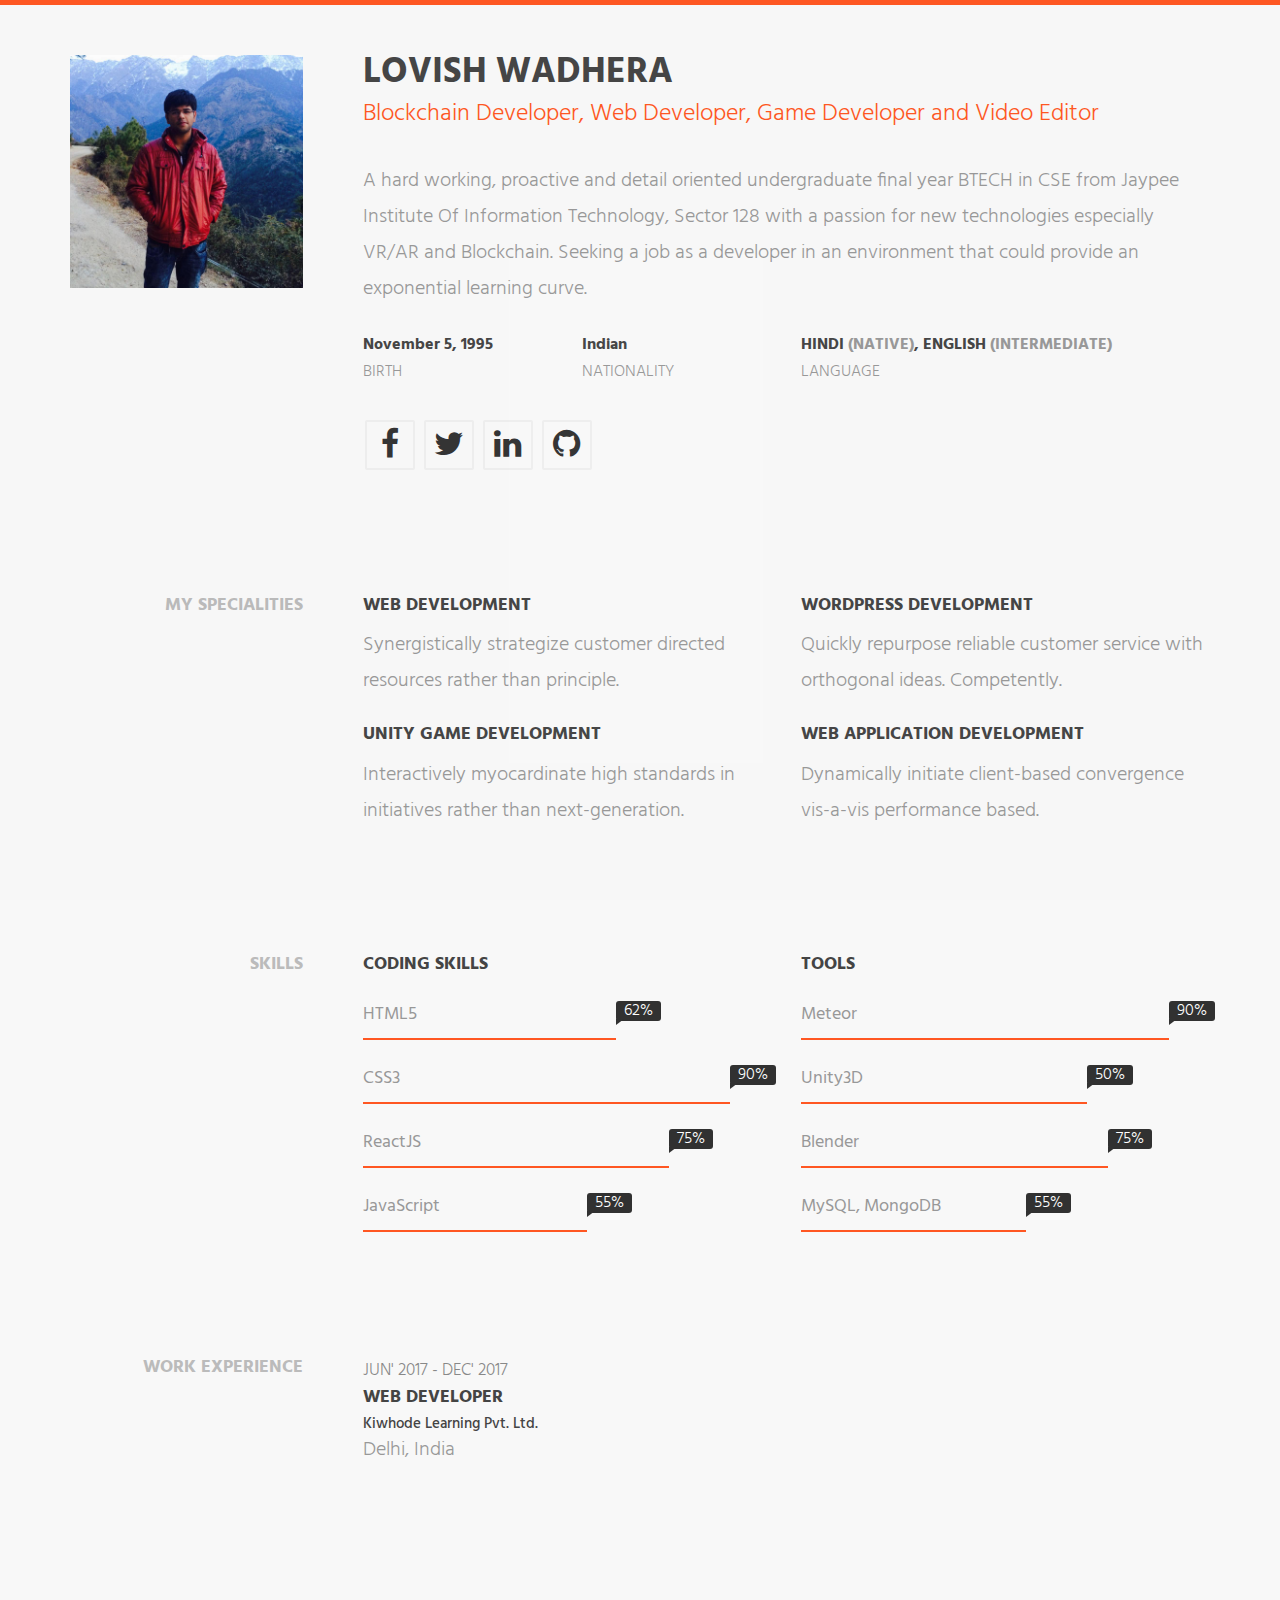
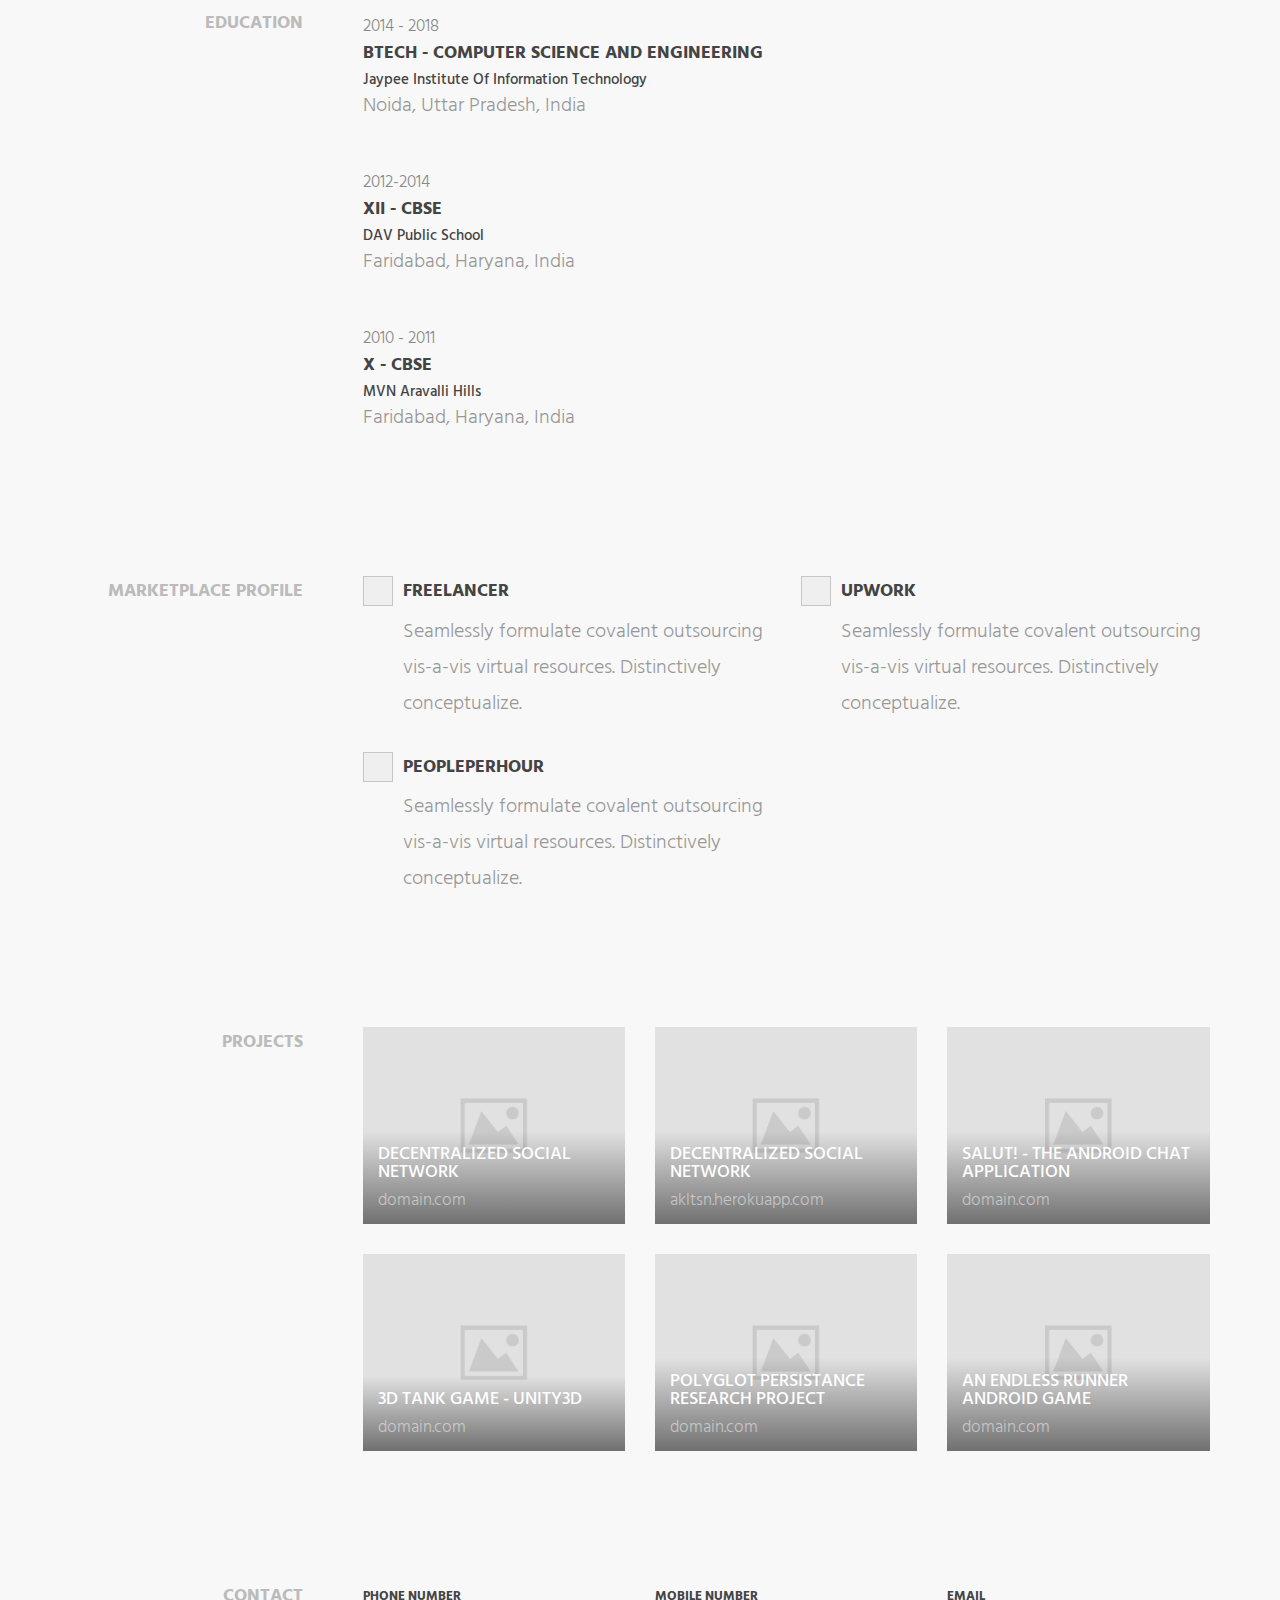
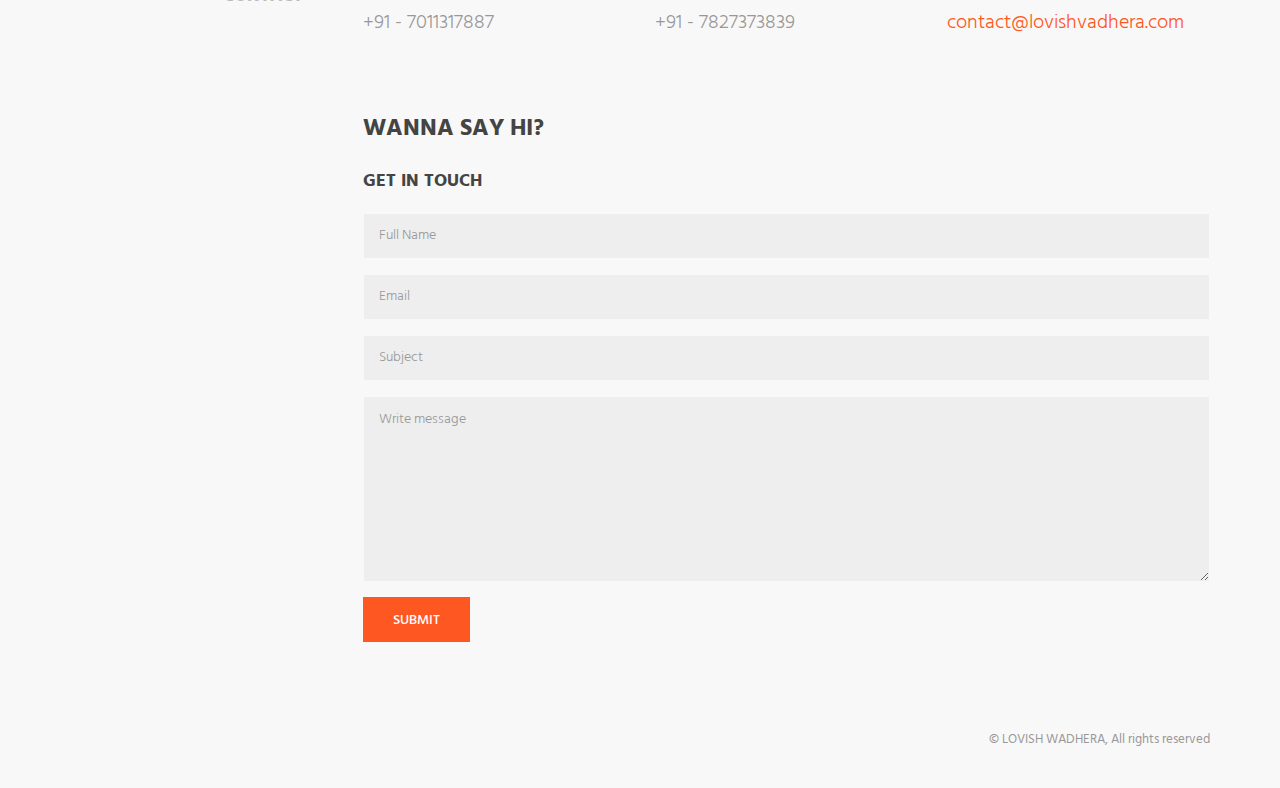
==== commit 971e010d: "updated" ====
--- a/index.html
+++ b/index.html
@@ -56,11 +56,7 @@
                     <span>Blockchain Developer, Web Developer, Game Developer and Video Editor</span>
                 </div>
                 <p>
-                    Credibly embrace visionary internal or "organic" sources and business benefits. Collaboratively
-                    integrate efficient portals rather than customized customer service. Assertively deliver
-                    frictionless services via leveraged interfaces. Conveniently evisculate accurate sources and
-                    process-centric expertise.Energistically fabricate customized imperatives through cooperative
-                    catalysts for change.
+                    A hard working, proactive and detail oriented undergraduate final year BTECH in CSE from Jaypee Institute Of Information Technology, Sector 128 with a passion for new technologies especially VR/AR and Blockchain. Seeking a job as a developer in an environment that could provide an exponential learning curve.
                 </p>
 
 
@@ -462,22 +458,7 @@
 
             <div class="col-md-9">
                 <div class="row">
-                    <div class="col-md-6">
-                        <div class="profile-item">
-                            <div class="media">
-                                <div class="media-left">
-                                    <a href="#">
-                                        <img class="media-object" src="img/m-logo-studio.png" alt="...">
-                                    </a>
-                                </div>
-                                <div class="media-body">
-                                    <h3 class="media-heading"><a href="#">ENVATO STUDIO</a></h3>
-                                    Seamlessly formulate covalent outsourcing vis-a-vis virtual resources. Distinctively conceptualize.
-                                </div>
-                            </div>
-                        </div>
-                    </div>
-                    <div class="col-md-6">
+                     <div class="col-md-6">
                         <div class="profile-item">
                             <div class="media">
                                 <div class="media-left">
@@ -551,7 +532,7 @@
                             </div>
 
                             <div class="portfolio-info">
-                                <h3>Creative concepts</h3>
+                                <h3>Decentralized Social Network</h3>
                                 <small>domain.com</small>
                             </div>
                             <!-- portfolio-info -->
@@ -566,7 +547,7 @@
 
                             <div class="portfolio-info">
                                 <h3>Decentralized Social Network</h3>
-                                <small>.com</small>
+                                <small>akltsn.herokuapp.com</small>
                             </div>
                             <!-- portfolio-info -->
                         </a>
@@ -662,7 +643,7 @@
                     <div class="col-md-4">
                         <address>
                             <strong>Email</strong><br>
-                            <a href="mailto:lovishvadhera@lvstudios.in">lovishvadhera@lvstudios.in</a>
+                            <a href="mailto:lovishvadhera@lvstudios.in">contact@lovishvadhera.com</a>
                         </address>
                     </div>
 
--- a/css/style.css
+++ b/css/style.css
@@ -37,7 +37,7 @@
 
 body {
     font-family : 'Hind', sans-serif;
-    font-size   : 15px;
+    font-size   : 200%;
     line-height : 1.8em;
     color       : #989898;
     font-weight : 300;
@@ -60,16 +60,19 @@
     }
 
 h2 {
+    font-size   : 24px;
+    line-height : 1.8em;
+    font-weight : 700;
+    }
+
+h3 {
     font-size   : 18px;
     line-height : 1.8em;
     font-weight : 700;
     }
-
-h3 {
-    font-size   : 13px;
-    line-height : 1.8em;
-    font-weight : 700;
-    }
+@media (max-width:768px){
+    
+}
 
 h4 {
     font-size   : 15px;
@@ -215,7 +218,7 @@
     }
 
 .section-title h2 {
-    font-size      : 14px;
+    font-size      : 18px;
     margin-bottom  : 5px;
     color          : #bbbbbb;
     text-transform : uppercase;
@@ -226,7 +229,7 @@
         text-align: left;
         }
     .section-title h2{
-        font-size: 18px;
+        font-size: 24px;
         margin-bottom: 20px;
         }
     }
@@ -249,6 +252,11 @@
 .header .name-wrapper {
     margin-bottom : 30px;
     }
+@media (max-width:768px){
+    .header .name-wrapper h1{
+    text-align: center;
+}
+}
 
 .header .name-wrapper h1 {
     text-transform : uppercase;
@@ -266,14 +274,14 @@
     }
 
 .header .personal-details strong {
-    font-size   : 13px;
+    font-size   : 16px;
     color       : #444444;
     display     : block;
     line-height : 1;
     }
 
 .header .personal-details small {
-    font-size : 12px;
+    font-size : 16px;
     }
 
 .header .personal-details span {
@@ -288,6 +296,16 @@
     .header .profile-img {
         margin: 0 0 30px;
         }
+    .header .personal-details strong {
+    font-size   : 16px;
+    color       : #444444;
+    display     : block;
+    line-height : 1;
+    }
+    .header .personal-details small {
+    font-size : 16px;
+    }
+
     }
 
 @media (max-width : 600px){
@@ -314,11 +332,11 @@
 
 .social-icon li a {
     display       : block;
-    font-size     : 12px;
+    font-size     : 32px;
     color         : #333333;
-    width         : 34px;
-    height        : 34px;
-    line-height   : 33px;
+    width         : 50px;
+    height        : 50px;
+    line-height   : 50px;
     text-align    : center;
     border-radius : 2px;
     border        : 2px solid #eeeeee;
@@ -359,6 +377,7 @@
     }
 
 .expertise-item h3 {
+    font-size: 18px;
     text-transform : uppercase;
     margin-bottom  : 5px;
     }
@@ -372,7 +391,7 @@
     }
 
 .progress-item .progress-title {
-    font-size     : 12px;
+    font-size     : 18px;
     font-weight   : 400;
     display       : inline-block;
     margin-bottom : 5px;
@@ -392,7 +411,7 @@
     }
 
 .progress-item .progress-percent {
-    font-size        : 10px;
+    font-size        : 16px;
     background-color : #313131;
     position         : absolute;
     top              : 5px;
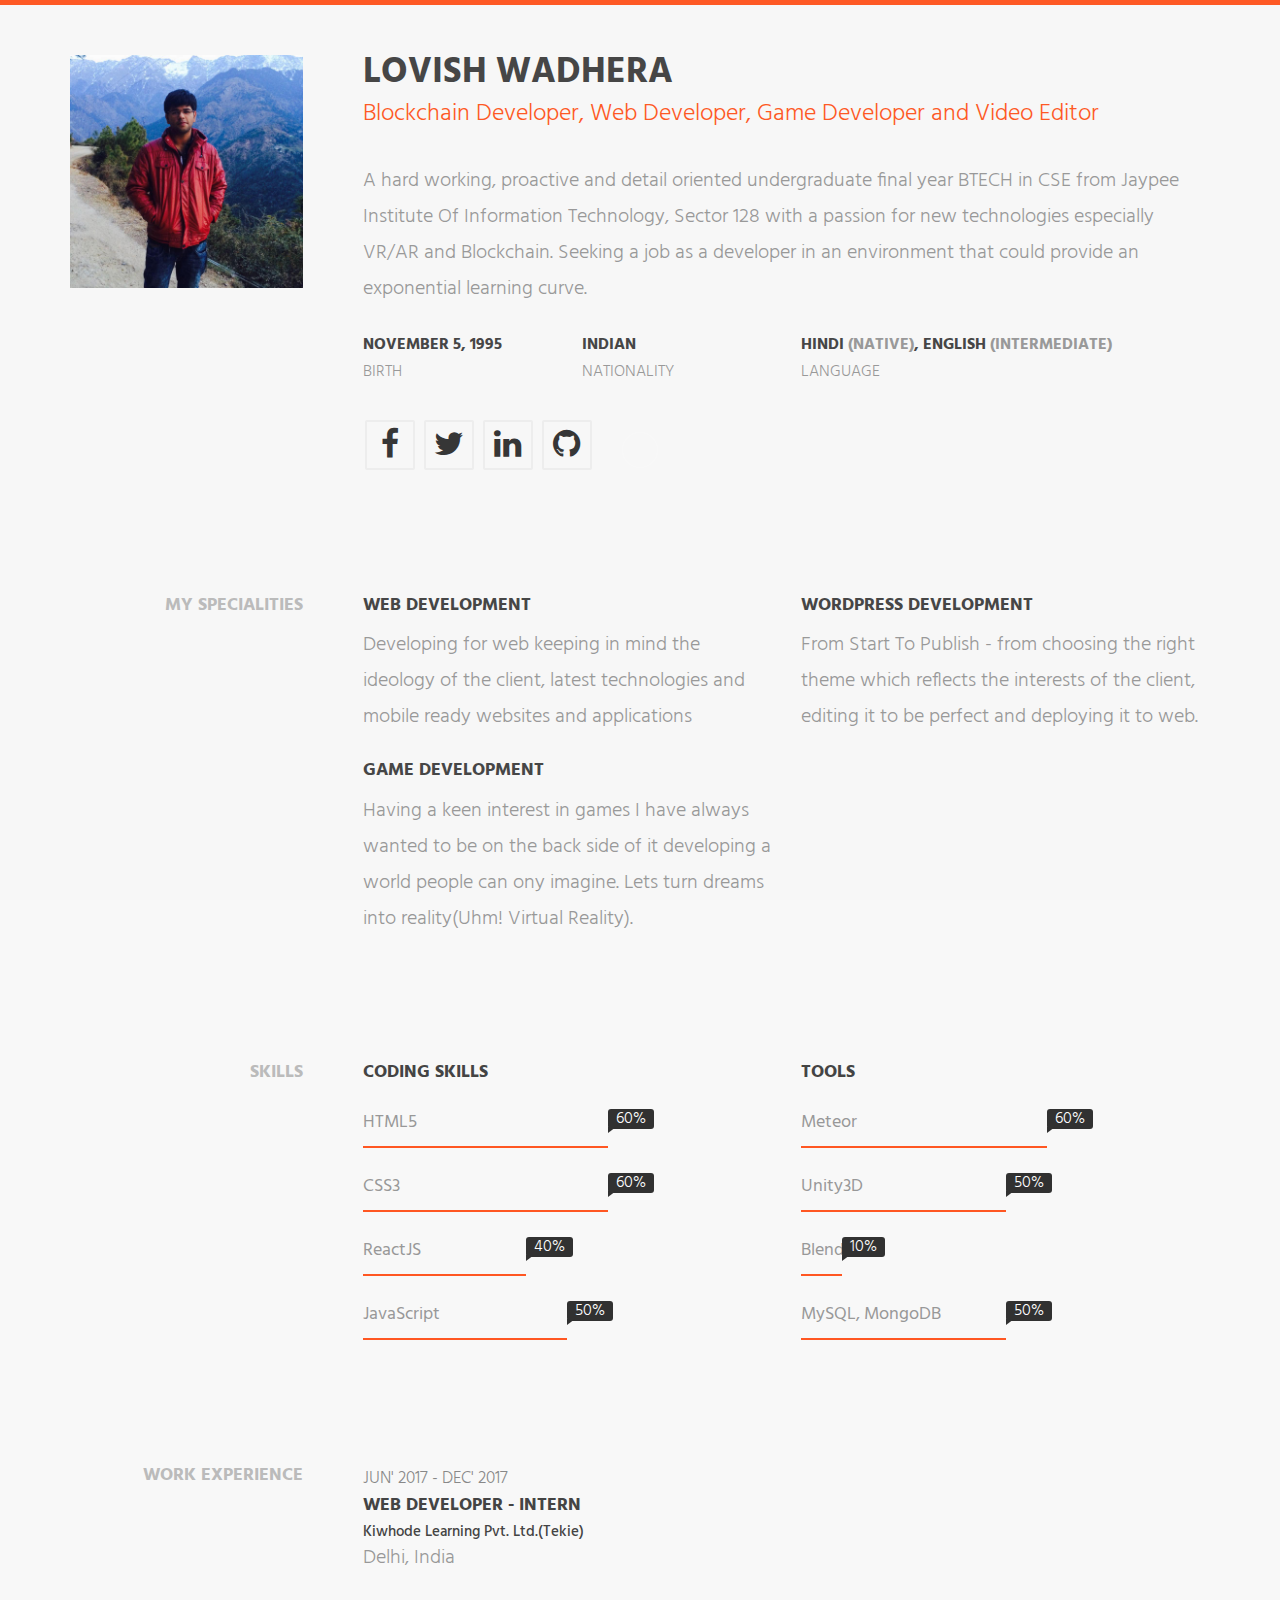
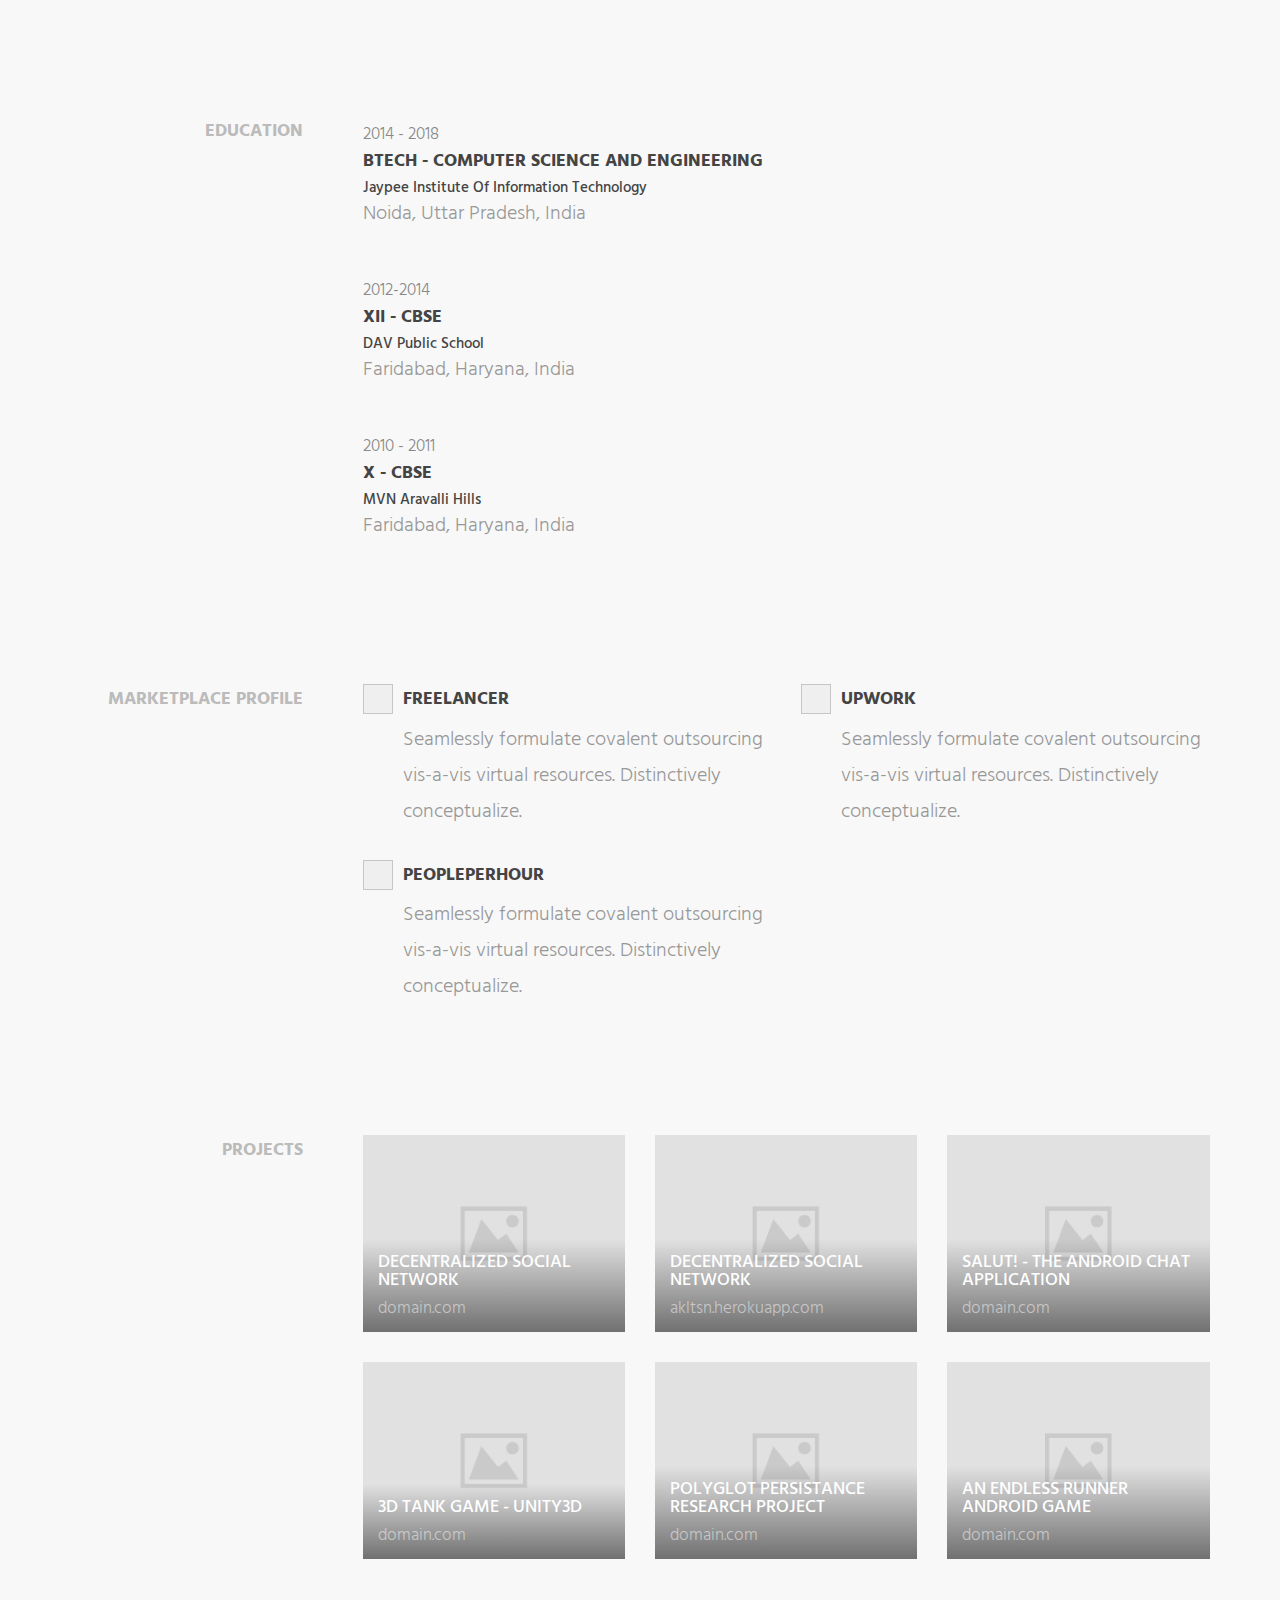
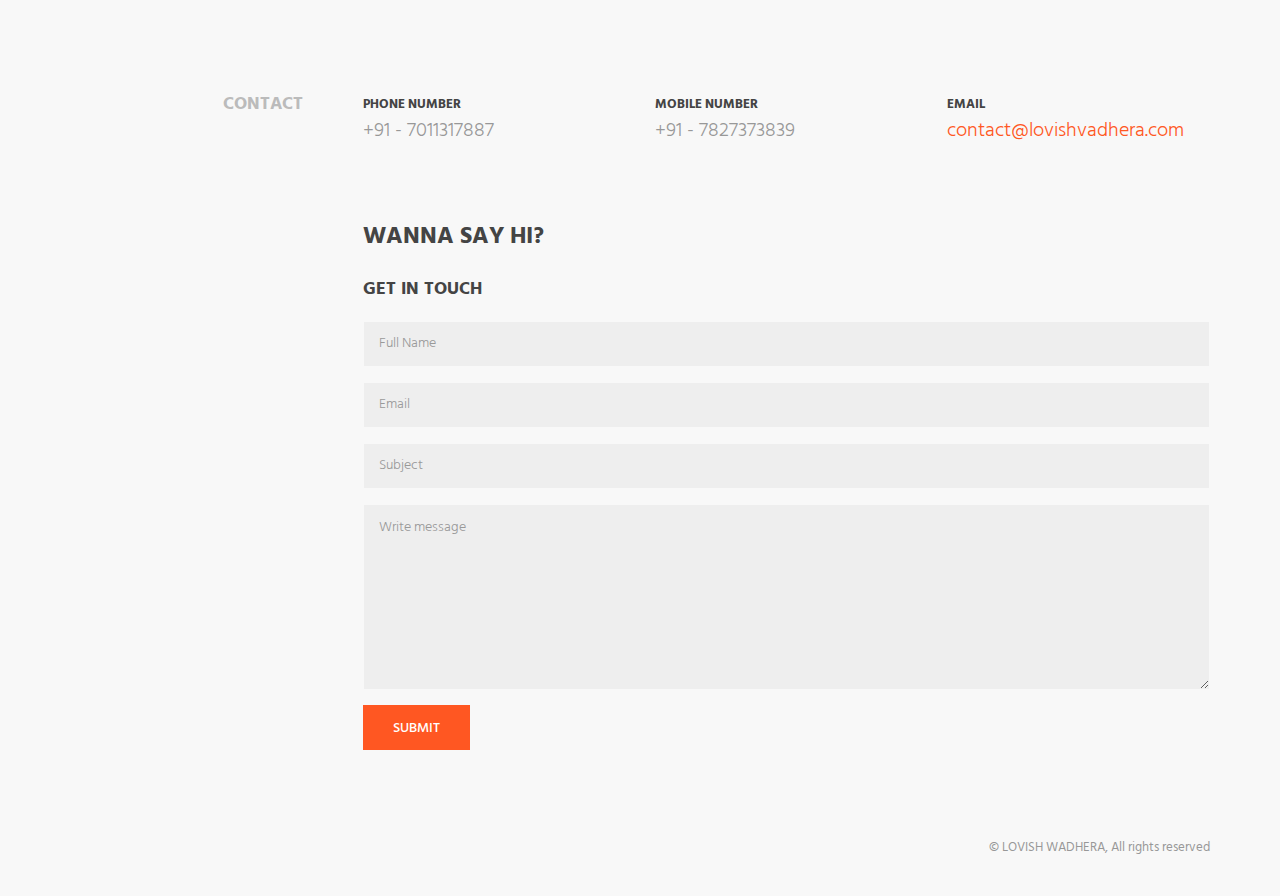
==== commit 319ca43a: "few more changes" ====
--- a/index.html
+++ b/index.html
@@ -63,13 +63,13 @@
                 <div class="row">
                     <div class="col-md-3">
                         <div class="personal-details">
-                            <strong>November 5, 1995</strong>
+                            <strong>NOVEMBER 5, 1995</strong>
                             <small>BIRTH</small>
                         </div>
                     </div>
                     <div class="col-md-3">
                         <div class="personal-details">
-                            <strong>Indian</strong>
+                            <strong>INDIAN</strong>
                             <small>NATIONALITY</small>
                         </div>
                     </div>
@@ -82,7 +82,7 @@
                 </div>
 
                 <ul class="social-icon">
-                    <li><a href="#"><i class="fa fa-facebook" aria-hidden="true"></i></a></li>
+                    <li><a href="www.facebook.com/lovishvadhera"><i class="fa fa-facebook" aria-hidden="true"></i></a></li>
                     <li><a href="#"><i class="fa fa-twitter" aria-hidden="true"></i></a></li>
                     <li><a href="#"><i class="fa fa-linkedin" aria-hidden="true"></i></a></li>
                     <li><a href="https://www.github.com/lovishvadh"><i class="fa fa-github" aria-hidden="true"></i></a></li>
@@ -188,9 +188,8 @@
                     <div class="col-md-6">
                         <div class="expertise-item">
                             <h3>Web Development</h3>
-
                             <p>
-                                Synergistically strategize customer directed resources rather than principle.
+                                Developing for web keeping in mind the ideology of the client, latest technologies and mobile ready websites and applications
                             </p>
                         </div>
                     </div>
@@ -199,7 +198,7 @@
                             <h3>Wordpress Development </h3>
 
                             <p>
-                                Quickly repurpose reliable customer service with orthogonal ideas. Competently.
+                                From Start To Publish - from choosing the right theme which reflects the interests of the client, editing it to be perfect and deploying it to web.
                             </p>
                         </div>
                     </div>
@@ -207,21 +206,22 @@
                 <div class="row">
                     <div class="col-md-6">
                         <div class="expertise-item">
-                            <h3>Unity Game Development</h3>
+                            <h3>Game Development</h3>
 
                             <p>
-                                Interactively myocardinate high standards in initiatives rather than next-generation.
+                                Having a keen interest in games I have always wanted to be on the back side of it developing a world people can ony imagine. Lets turn dreams into reality(Uhm! Virtual Reality).
                             </p>
                         </div>
                     </div>
 
-                    <div class="col-md-6">
-                        <div class="expertise-item">
-                            <h3>Web Application Development</h3>
+                  <div class="col-md-6">
+                   <!--       <div class="expertise-item">
+                            <h3></h3>
 
                             <p>
-                                Dynamically initiate client-based convergence vis-a-vis performance based. </p>
-                        </div>
+                                
+                            </p>
+                        </div>-->
                     </div>
 
                 </div>
@@ -254,9 +254,9 @@
                                 <span class="progress-title">HTML5</span>
 
                                 <div class="progress">
-                                    <div class="progress-bar" role="progressbar" aria-valuenow="62" aria-valuemin="0"
-                                         aria-valuemax="100" style="width: 62%"><span
-                                            class="progress-percent"> 62%</span>
+                                    <div class="progress-bar" role="progressbar" aria-valuenow="60" aria-valuemin="0"
+                                         aria-valuemax="100" style="width: 60%"><span
+                                            class="progress-percent"> 60%</span>
                                     </div>
                                 </div>
                                 <!-- .progress -->
@@ -267,9 +267,9 @@
                                 <span class="progress-title">CSS3</span>
 
                                 <div class="progress">
-                                    <div class="progress-bar" role="progressbar" aria-valuenow="90" aria-valuemin="0"
-                                         aria-valuemax="100" style="width: 90%"><span
-                                            class="progress-percent"> 90%</span>
+                                    <div class="progress-bar" role="progressbar" aria-valuenow="60" aria-valuemin="0"
+                                         aria-valuemax="100" style="width: 60%"><span
+                                            class="progress-percent"> 60%</span>
                                     </div>
                                 </div>
                                 <!-- /.progress -->
@@ -280,9 +280,9 @@
                                 <span class="progress-title">ReactJS</span>
 
                                 <div class="progress">
-                                    <div class="progress-bar" role="progressbar" aria-valuenow="75" aria-valuemin="0"
-                                         aria-valuemax="100" style="width: 75%;"><span
-                                            class="progress-percent"> 75%</span>
+                                    <div class="progress-bar" role="progressbar" aria-valuenow="40" aria-valuemin="0"
+                                         aria-valuemax="100" style="width: 40%;"><span
+                                            class="progress-percent"> 40%</span>
                                     </div>
                                 </div>
                                 <!-- /.progress -->
@@ -293,9 +293,9 @@
                                 <span class="progress-title">JavaScript</span>
 
                                 <div class="progress">
-                                    <div class="progress-bar" role="progressbar" aria-valuenow="55" aria-valuemin="0"
-                                         aria-valuemax="100" style="width: 55%;"><span
-                                            class="progress-percent"> 55%</span>
+                                    <div class="progress-bar" role="progressbar" aria-valuenow="50" aria-valuemin="0"
+                                         aria-valuemax="100" style="width: 50%;"><span
+                                            class="progress-percent"> 50%</span>
                                     </div>
                                 </div>
                                 <!-- /.progress -->
@@ -315,8 +315,8 @@
 
                                 <div class="progress">
                                     <div class="progress-bar" role="progressbar" aria-valuenow="62" aria-valuemin="0"
-                                         aria-valuemax="100" style="width: 90%"><span
-                                            class="progress-percent"> 90%</span>
+                                         aria-valuemax="100" style="width: 60%"><span
+                                            class="progress-percent"> 60%</span>
                                     </div>
                                 </div>
                                 <!-- .progress -->
@@ -327,8 +327,8 @@
                                 <span class="progress-title">Unity3D</span>
 
                                 <div class="progress">
-                                    <div class="progress-bar" role="progressbar" aria-valuenow="90" aria-valuemin="0"
-                                         aria-valuemax="100" style="width: 70%"><span
+                                    <div class="progress-bar" role="progressbar" aria-valuenow="50" aria-valuemin="0"
+                                         aria-valuemax="100" style="width: 50%"><span
                                             class="progress-percent"> 50%</span>
                                     </div>
                                 </div>
@@ -340,9 +340,9 @@
                                 <span class="progress-title">Blender</span>
 
                                 <div class="progress">
-                                    <div class="progress-bar" role="progressbar" aria-valuenow="75" aria-valuemin="0"
-                                         aria-valuemax="100" style="width: 75%;"><span
-                                            class="progress-percent"> 75%</span>
+                                    <div class="progress-bar" role="progressbar" aria-valuenow="10" aria-valuemin="0"
+                                         aria-valuemax="100" style="width: 10%;"><span
+                                            class="progress-percent"> 10%</span>
                                     </div>
                                 </div>
                                 <!-- /.progress -->
@@ -353,9 +353,9 @@
                                 <span class="progress-title">MySQL, MongoDB</span>
 
                                 <div class="progress">
-                                    <div class="progress-bar" role="progressbar" aria-valuenow="55" aria-valuemin="0"
-                                         aria-valuemax="100" style="width: 55%;"><span
-                                            class="progress-percent"> 55%</span>
+                                    <div class="progress-bar" role="progressbar" aria-valuenow="50" aria-valuemin="0"
+                                         aria-valuemax="100" style="width: 50%;"><span
+                                            class="progress-percent"> 50%</span>
                                     </div>
                                 </div>
                                 <!-- /.progress -->
@@ -386,8 +386,8 @@
                     <div class="col-md-12">
                         <div class="content-item">
                             <small>JUN' 2017 - DEC' 2017</small>
-                            <h3>Web Developer</h3>
-                            <h4>Kiwhode Learning Pvt. Ltd.</h4>
+                            <h3>Web Developer - Intern</h3>
+                            <h4>Kiwhode Learning Pvt. Ltd.(Tekie)</h4>
 
                             <p>Delhi, India</p>
                         </div>
